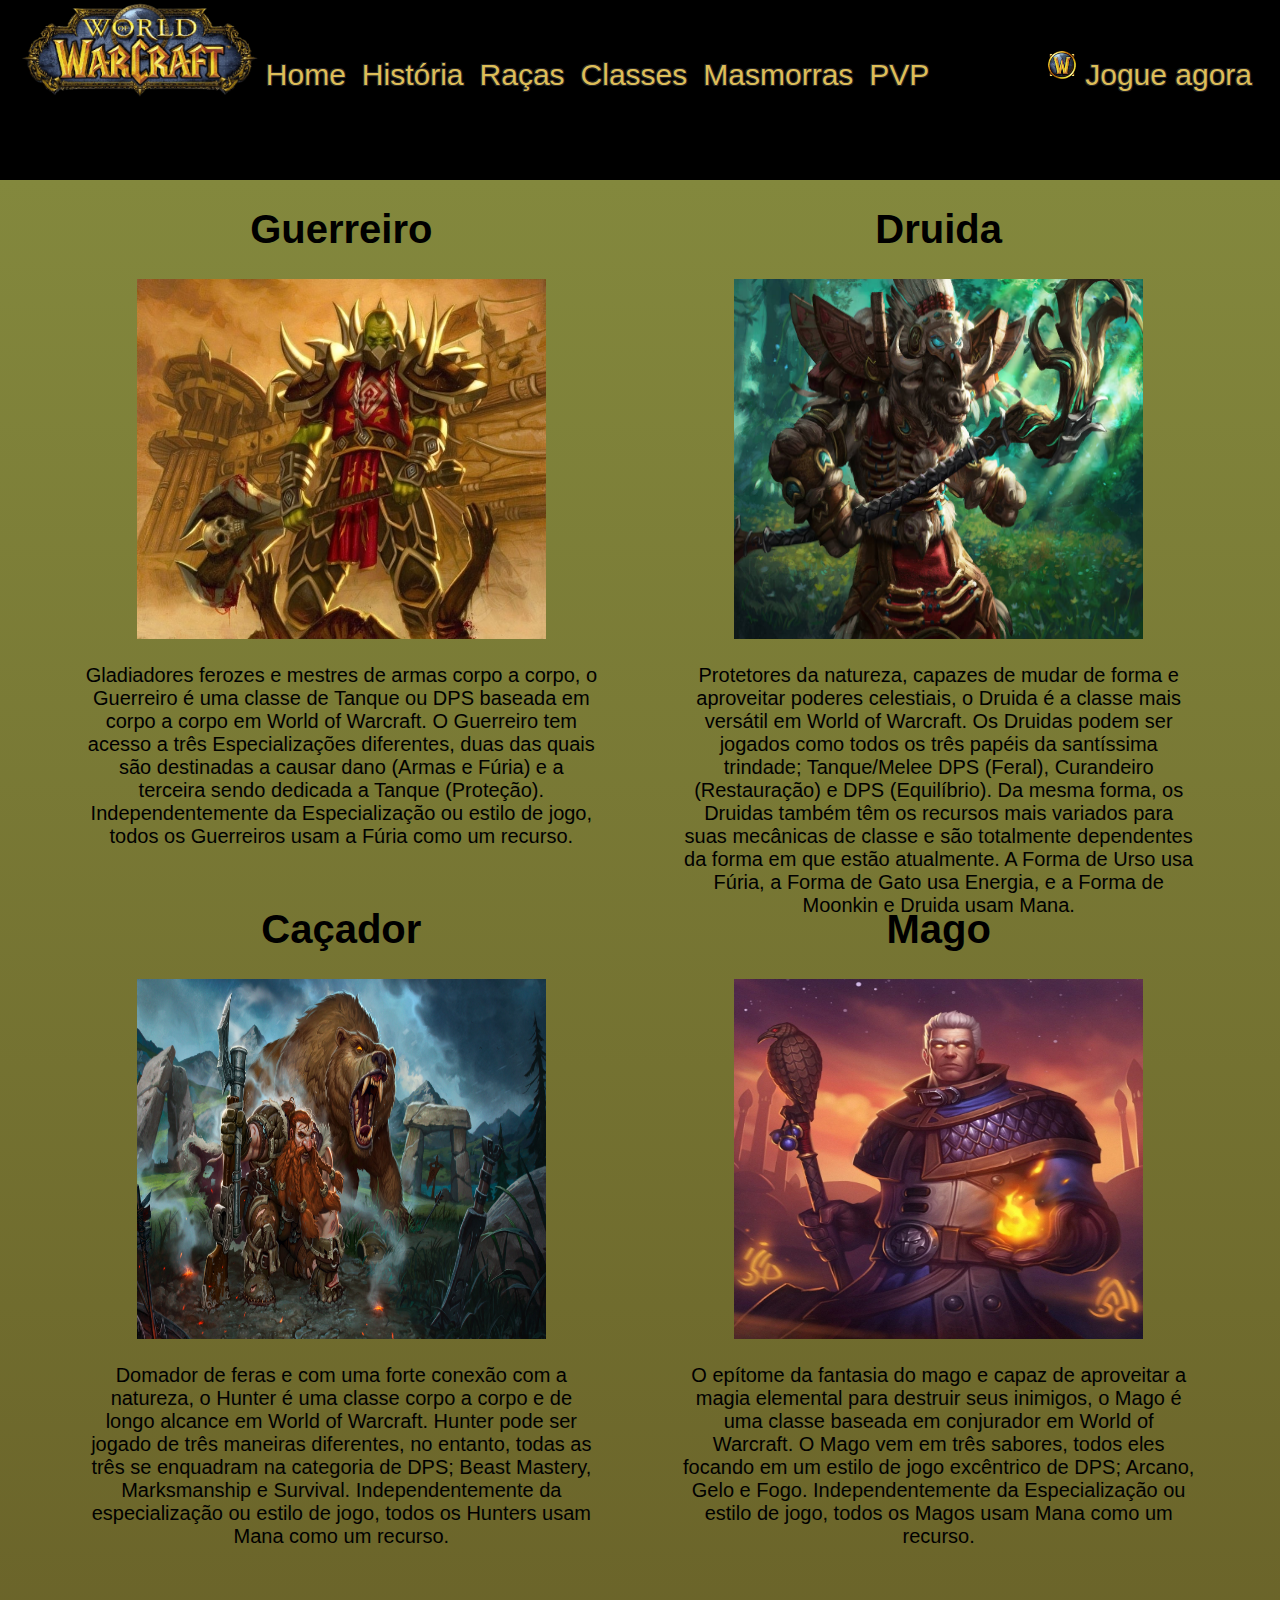
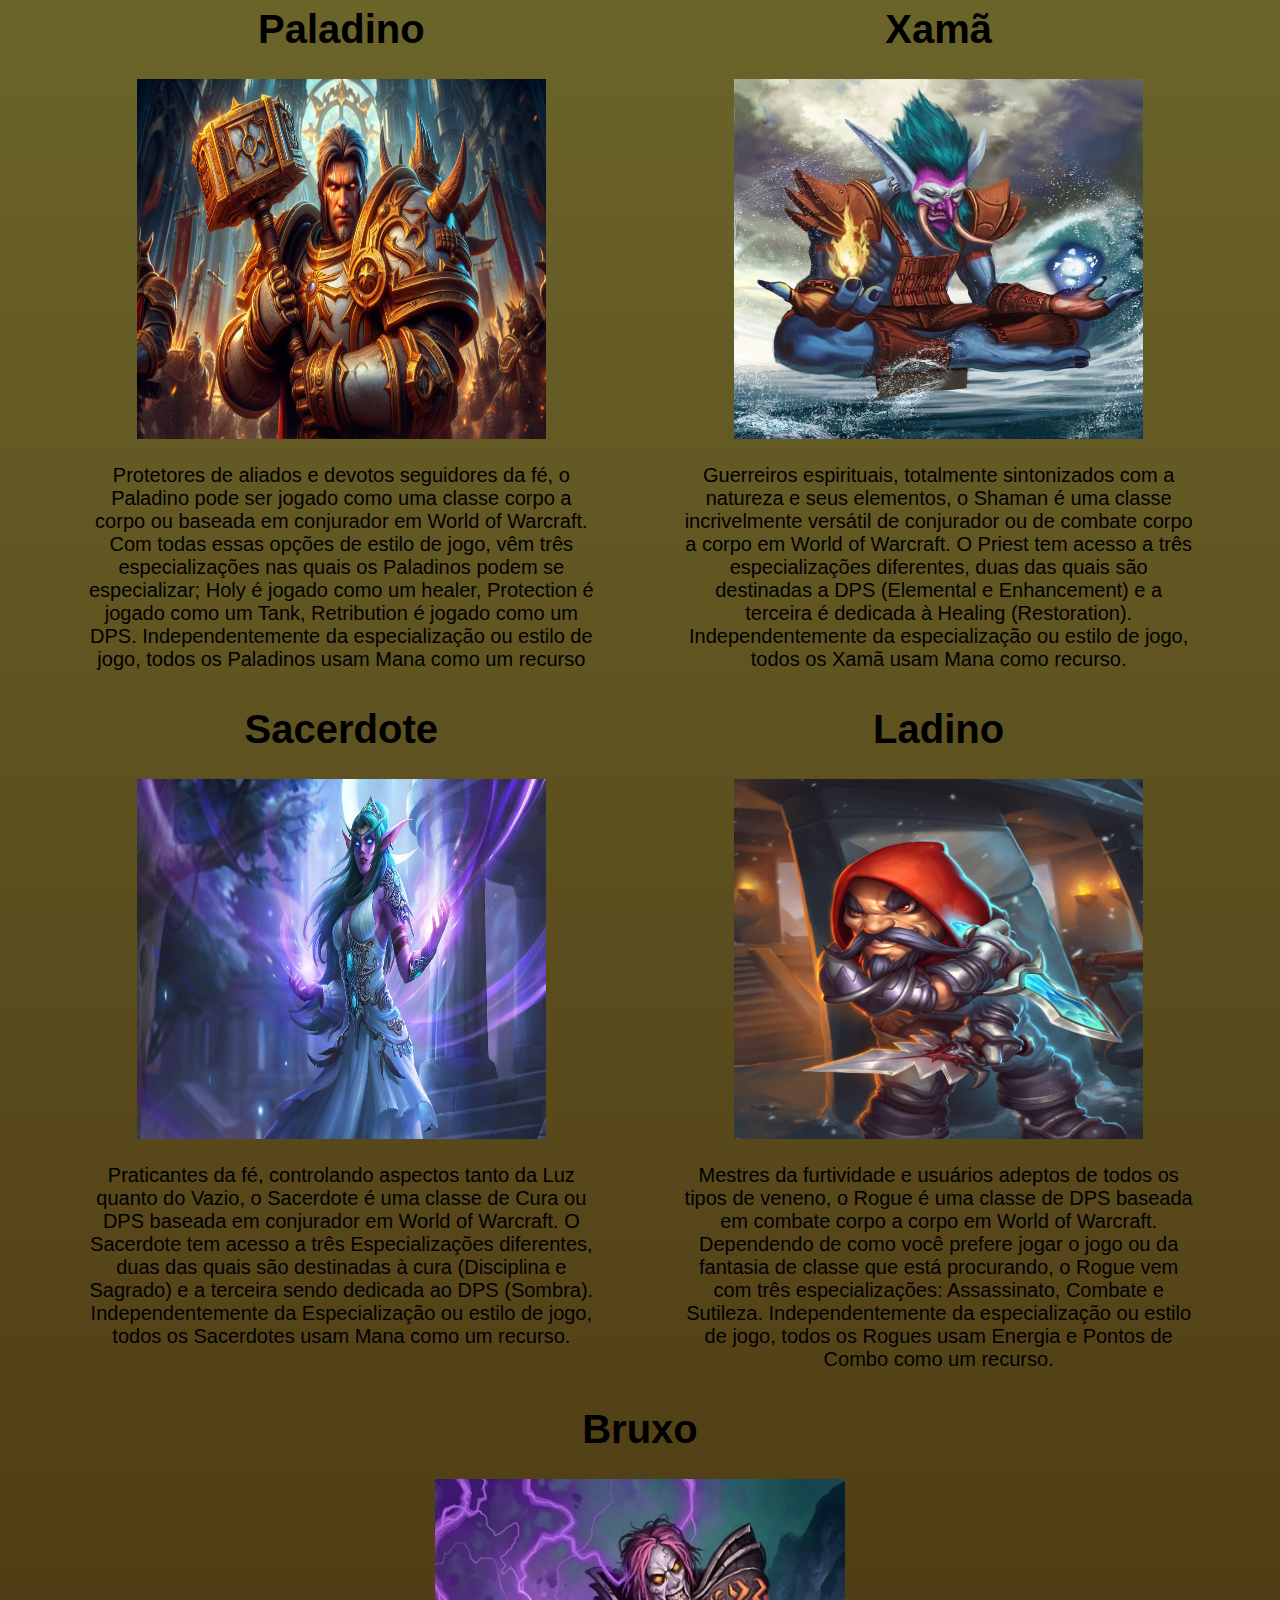
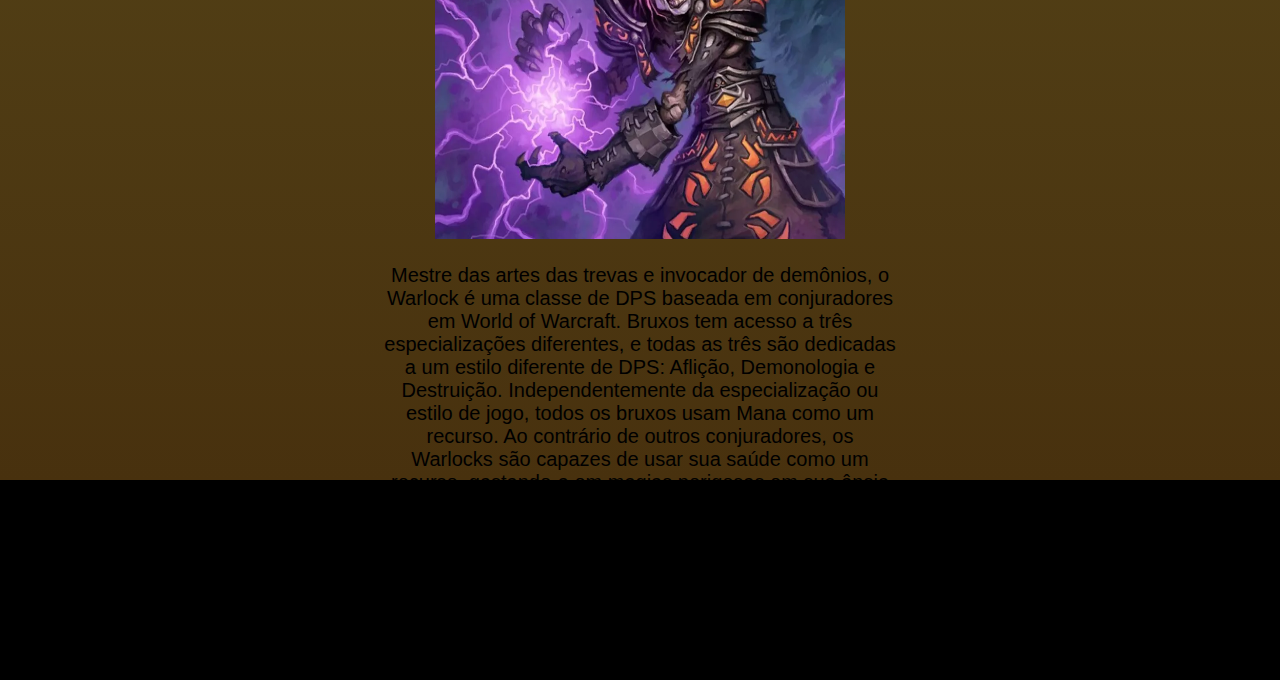
==== classes.html @ aa86411c "Merge 74359c9a7a1cb1c95c81980e7edcfb5355a2a351 into 4a9527f2758faa04fa6d62b060ab9dfa653b3f22" ====
<!DOCTYPE html>
<html lang="pt-br">
  <head>
    <meta charset="UTF-8" />
    <meta name="viewport" content="width=device-width, initial-scale=1.0" />
    <link rel="stylesheet" href="./CSS/estilos.css" />
    <link
      rel="shortcut icon"
      href="https://encrypted-tbn0.gstatic.com/images?q=tbn:ANd9GcTQRBLBAiBrouCPfHCtT3oeLuAStxVxVNGHFw&s"
      type="image/pnj"
    />

    <title>Wow Classic Classes</title>
  </head>

  <body>
    <header id="header">
      <nav>
        <div id="logo">
          <img src="./img/logowow.png" alt="Logo lol" />
        </div>

        <div id="menu">
          <a href="index.html" class="menu_atual">Home</a>
          <a href="historia.html">História</a>
          <a href="racas.html">Raças</a>
          <a href="classes.html">Classes</a>
          <a href="masmorras.html">Masmorras</a>
          <a href="pvp.html">PVP</a>
        </div>

        <div id="link_jogo">
          <img src="./img/icone-wow.png" alt="Logo Classic" />
          <a href="https://wowclassic.blizzard.com/pt-br/" target="blank"
            >Jogue agora</a
          >
        </div>
        <div>
          <button id="btnheader" onclick="mudarCor()">Cor do Header</button>
        </div>
      </nav>
    </header>

    <main id="classes">
      <section id="guer">
        <div>
          <h1>Guerreiro</h1>
          <img src="img/Classes/warrior.jpg" alt="" />
          <p>
            Gladiadores ferozes e mestres de armas corpo a corpo, o Guerreiro é
            uma classe de Tanque ou DPS baseada em corpo a corpo em World of
            Warcraft. O Guerreiro tem acesso a três Especializações diferentes,
            duas das quais são destinadas a causar dano (Armas e Fúria) e a
            terceira sendo dedicada a Tanque (Proteção). Independentemente da
            Especialização ou estilo de jogo, todos os Guerreiros usam a Fúria
            como um recurso.
          </p>
        </div>
        <div>
          <h1>Druida</h1>
          <img src="img/Classes/druid.jpg" alt="" />
          <p>
            Protetores da natureza, capazes de mudar de forma e aproveitar
            poderes celestiais, o Druida é a classe mais versátil em World of
            Warcraft. Os Druidas podem ser jogados como todos os três papéis da
            santíssima trindade; Tanque/Melee DPS (Feral), Curandeiro
            (Restauração) e DPS (Equilíbrio). Da mesma forma, os Druidas também
            têm os recursos mais variados para suas mecânicas de classe e são
            totalmente dependentes da forma em que estão atualmente. A Forma de
            Urso usa Fúria, a Forma de Gato usa Energia, e a Forma de Moonkin e
            Druida usam Mana.
          </p>
        </div>
      </section>

      <section id="cac">
        <div>
          <h1>Caçador</h1>
          <img src="img/Classes/hunter.jpg" alt="" />
          <p>
            Domador de feras e com uma forte conexão com a natureza, o Hunter é
            uma classe corpo a corpo e de longo alcance em World of Warcraft.
            Hunter pode ser jogado de três maneiras diferentes, no entanto,
            todas as três se enquadram na categoria de DPS; Beast Mastery,
            Marksmanship e Survival. Independentemente da especialização ou
            estilo de jogo, todos os Hunters usam Mana como um recurso.
          </p>
        </div>
        <div>
          <h1>Mago</h1>
          <img src="img/Classes/mage.jpg" alt="" />
          <p>
            O epítome da fantasia do mago e capaz de aproveitar a magia
            elemental para destruir seus inimigos, o Mago é uma classe baseada
            em conjurador em World of Warcraft. O Mago vem em três sabores,
            todos eles focando em um estilo de jogo excêntrico de DPS; Arcano,
            Gelo e Fogo. Independentemente da Especialização ou estilo de jogo,
            todos os Magos usam Mana como um recurso.
          </p>
        </div>
      </section>

      <section id="pal">
        <div>
          <h1>Paladino</h1>
          <img src="img/Classes/paladin.jpg" alt="" />
          <p>
            Protetores de aliados e devotos seguidores da fé, o Paladino pode
            ser jogado como uma classe corpo a corpo ou baseada em conjurador em
            World of Warcraft. Com todas essas opções de estilo de jogo, vêm
            três especializações nas quais os Paladinos podem se especializar;
            Holy é jogado como um healer, Protection é jogado como um Tank,
            Retribution é jogado como um DPS. Independentemente da
            especialização ou estilo de jogo, todos os Paladinos usam Mana como
            um recurso
          </p>
        </div>
        <div>
          <h1>Xamã</h1>
          <img src="img/Classes/shaman.jpg" alt="" />
          <p>
            Guerreiros espirituais, totalmente sintonizados com a natureza e
            seus elementos, o Shaman é uma classe incrivelmente versátil de
            conjurador ou de combate corpo a corpo em World of Warcraft. O
            Priest tem acesso a três especializações diferentes, duas das quais
            são destinadas a DPS (Elemental e Enhancement) e a terceira é
            dedicada à Healing (Restoration). Independentemente da
            especialização ou estilo de jogo, todos os Xamã usam Mana como
            recurso.
          </p>
        </div>
      </section>

      <section id="sacer">
        <div>
          <h1>Sacerdote</h1>
          <img src="img/Classes/priest.jpg" alt="" />
          <p>
            Praticantes da fé, controlando aspectos tanto da Luz quanto do
            Vazio, o Sacerdote é uma classe de Cura ou DPS baseada em conjurador
            em World of Warcraft. O Sacerdote tem acesso a três Especializações
            diferentes, duas das quais são destinadas à cura (Disciplina e
            Sagrado) e a terceira sendo dedicada ao DPS (Sombra).
            Independentemente da Especialização ou estilo de jogo, todos os
            Sacerdotes usam Mana como um recurso.
          </p>
        </div>
        <div>
          <h1>Ladino</h1>
          <img src="img/Classes/rogue.jpg" alt="" />
          <p>
            Mestres da furtividade e usuários adeptos de todos os tipos de
            veneno, o Rogue é uma classe de DPS baseada em combate corpo a corpo
            em World of Warcraft. Dependendo de como você prefere jogar o jogo
            ou da fantasia de classe que está procurando, o Rogue vem com três
            especializações: Assassinato, Combate e Sutileza. Independentemente
            da especialização ou estilo de jogo, todos os Rogues usam Energia e
            Pontos de Combo como um recurso.
          </p>
        </div>
      </section>

      <section id="bruxo">
        <div>
          <h1>Bruxo</h1>
          <img src="img/Classes/warlock.jpg" alt="" />
          <p>
            Mestre das artes das trevas e invocador de demônios, o Warlock é uma
            classe de DPS baseada em conjuradores em World of Warcraft. Bruxos
            tem acesso a três especializações diferentes, e todas as três são
            dedicadas a um estilo diferente de DPS: Aflição, Demonologia e
            Destruição. Independentemente da especialização ou estilo de jogo,
            todos os bruxos usam Mana como um recurso. Ao contrário de outros
            conjuradores, os Warlocks são capazes de usar sua saúde como um
            recurso, gastando-a em magias perigosas em sua ânsia por poder cada
            vez maior.
          </p>
        </div>
      </section>
    </main>

    <footer></footer>
    <script src="js/codigo.js"></script>
  </body>
</html>
---- CSS/estilos.css ----
html,
body {
  display: flex;
  justify-content: space-evenly;
  flex-wrap: wrap;
  font-size: 20px;
  font-family: Arial, Helvetica, sans-serif;
  background-color: gray;
  width: 100%;
  height: 100%;
  margin: 0;
  padding: 0;
  text-align: center;
}

header {
  display: flex;
  justify-content: space-around;
  width: 100%;
  height: 180px;
  background-color: #000000;
  margin: 0;
}

nav {
  display: flex;
  justify-content: space-around;
  flex-wrap: wrap;
}

nav div {
  display: flex;
  justify-content: space-around;
  flex-wrap: wrap;
  width: 10%;
  height: 100%;
}

#logo img {
  width: auto;
  height: 100px;
  margin-right: 250px;
}

#menu,
#link_jogo {
  width: auto;
  height: 100%;
  margin-top: 50px;
  font-size: 30px;
  margin-left: 70px;
}

#menu a,
#link_jogo a {
  margin: 8px;
  text-decoration: none;
  color: #ddbe58;
  text-shadow: 1px 1px 0px #252323, -1px -1px 0px #252323, 1px -1px 0px #252323,
    -1px 1px 0px #252323;
}

#menu a:hover,
#link_jogo a:hover {
  color: rgb(134, 134, 30);
  text-decoration: underline;
}

#link_jogo img {
  width: 30px;
  height: 30px;
}

#btnheader {
  width: 100px;
  height: 100px;
  padding: 10px;
  margin-top: 20px;
  margin-left: 50px;
  background-color: #4caf50;
  color: bisque;
  border: none;
  cursor: pointer;
}

#btnheader:hover {
  background-color: #4caf50;
}

main {
  width: 100%;
  height: 2500px;
  display: flex;
  justify-content: space-between;
  flex-wrap: wrap;
  background-image: linear-gradient(to top, rgb(72, 49, 14), rgb(131, 136, 61));
}

#index {
  height: 1700px;
}

main section {
  display: flex;
  justify-content: space-evenly;
  flex-wrap: wrap;
}

main #topo {
  width: auto;
  height: 400px;
  color: bisque;
  padding: 20px;
}

#topo article {
  padding-top: 50px;
}

#texto {
  width: 40%;
  height: 80%;
  margin-top: 10px;
  text-align: justify;
}

#texto a:hover {
  background-color: black;
  color: rgb(134, 134, 30);
}

#texto a {
  color: bisque;
}

#meio {
  display: block;
  width: 100%;
  height: 600px;
  margin: 0;
}

#meio div {
  display: inline-flex;
  justify-content: space-around;
  flex-wrap: wrap;
  width: 400px;
  height: 500px;
  /* background-color: blue; */
  margin: 20px;
  padding: 30px;
}

#meio a {
  color: black;
  text-decoration: none;
}

#meio a:hover {
  color: #86861e;
  text-decoration: underline;
}

#meio img {
  width: 90%;
  height: 50%;
}

#base {
  width: 100%;
  height: 600px;
  background-color: brown;
  margin: auto;
  padding: 20px;
  border: 1px solid black;
  border-radius: 10px;
}

#base h1 {
  margin-top: 280px;
  margin-left: 200px;
}

form {
  max-width: 400px;
  margin: auto;
  padding: 20px;
  border: 2px solid black;
  border-radius: 10px;
  background-color: bisque;
}
label {
  display: block;
  margin-top: 10px;
  font-weight: bold;
}
input,
select,
textarea {
  width: 100%;
  padding: 10px;
  margin: 10px 0;
  margin-top: 5px;
  margin-bottom: 15px;
  box-sizing: border-box;
  border: 1px solid #ccc;
  border-radius: 5px;
}

#btnform {
  width: 100%;
  padding: 10px;
  margin: 10px 0;
  margin-top: 5px;
  margin-bottom: 5px;
  background-color: #4caf50;
  color: bisque;
  border: none;
  cursor: pointer;
}
#btnform:hover {
  background-color: #45a049;
}

footer {
  width: 100%;
  height: 200px;
  background-color: black;
}

#historia {
  height: 2650px;
}

#historia div {
  width: 40%;
  height: 90%;
  border: 1px;
  border-color: rgb(0, 0, 0);
}
#historia div img {
  width: 100%;
  height: 100%;
}

#azeroth,
#portal,
#legiao,
#faccoesAlianca,
#faccoesHorda {
  width: 100%;
  height: 500px;
  padding-top: 30px;
}

#azeroth {
  background-color: aquamarine;
}

#portal {
  background-color: chocolate;
}

#orcs {
  background-color: darkgreen;
}

#faccoesAlianca {
  background-color: darkslategray;
}

#faccoesHorda {
  background-color: brown;
}

#racas {
  height: 3300px;
  display: flex;
  justify-content: space-around;
  flex-wrap: wrap;
}

#racas div img {
  width: 80%;
  height: 40%;
}

#aliTitulo {
  display: flex;
  justify-content: space-around;
  width: 100%;
  background-color: rgb(43, 43, 167);
  margin: 0;
}

#hordTitulo {
  display: flex;
  justify-content: space-around;
  width: 100%;
  background-color: brown;
  margin: 0;
}

#alianca,
#horda {
  width: 100%;
  height: 25%;
}

#alianca {
  background-color: blue;
}

#horda {
  background-color: red;
}

#racas div {
  width: 40%;
  height: 100%;
}

#classes {
  height: 3500px;
}

#guer,
#cac,
#pal,
#sacer,
#bruxo {
  width: 100%;
  height: 650px;
}

#classes div {
  width: 40%;
  height: 600px;
}

#classes div img {
  width: 80%;
  height: 60%;
}

#masmorras {
  height: 1800px;
}

#introducao {
  padding-top: 30px;
}

#introducao,
#raid {
  width: 100%;
  height: 400px;
}

#party {
  width: 100%;
  height: 700px;
}

#introducao div {
  width: 40%;
  height: 90%;
  border: 1px;
  border-color: rgb(0, 0, 0);
}

#introducao div img {
  width: 100%;
  height: 100%;
}

#composicao {
  margin: 30px;
}

#party div {
  width: 30%;
  height: 500px;
}

#party div img {
  width: 80%;
  height: 60%;
}

#raid div {
  width: 40%;
  height: 90%;
  border: 1px;
  border-color: rgb(0, 0, 0);
}

#raid div img {
  width: 100%;
  height: 100%;
}

#pvp {
  height: 2800px;
}

#reinos,
#worldpvp,
#bgs,
#ranks {
  width: 100%;
}

#reinos {
  height: 600px;
  background-color: blueviolet;
}

#woldpvp {
  height: 300px;
  background-color: brown;
}

#bgs {
  height: 700px;
  background-color: coral;
}

#ranks {
  height: 600px;
  background-color: darkolivegreen;
}

#reinos div {
  width: 40%;
  height: 500px;
}

#worldpvp div {
  width: 40%;
  height: 500px;
}

#bgTitulo {
  margin: 30px;
  background-color: aquamarine;
}

#bgDescricao {
  margin-left: 20px;
  margin-bottom: 30px;
}

#bgs div {
  width: 30%;
  height: 400px;
}

#ranks table {
  margin-bottom: 50px;
  table-layout: fixed;
}

#ranks td {
  text-align: center;
  border: 1px solid black;
  background-color: rgb(136, 155, 155);
}

#ranks th {
  border: 1px solid black;
  background-color: rgb(67, 67, 50);
}

/*@media (max-width: 500px) {
  body {
    flex-direction: column;
  }
  div {
    width: 100%;
    height: 400px;
    margin: 10px;
  }
}

@media (min-width: 800px) {
  div {
    width: 45%;
    height: 300px;
    margin: 2% auto;
  }
}

@media (min-width: 1200px) {
  div {
    width: 22%;
    height: 300px;
  }
}
*/
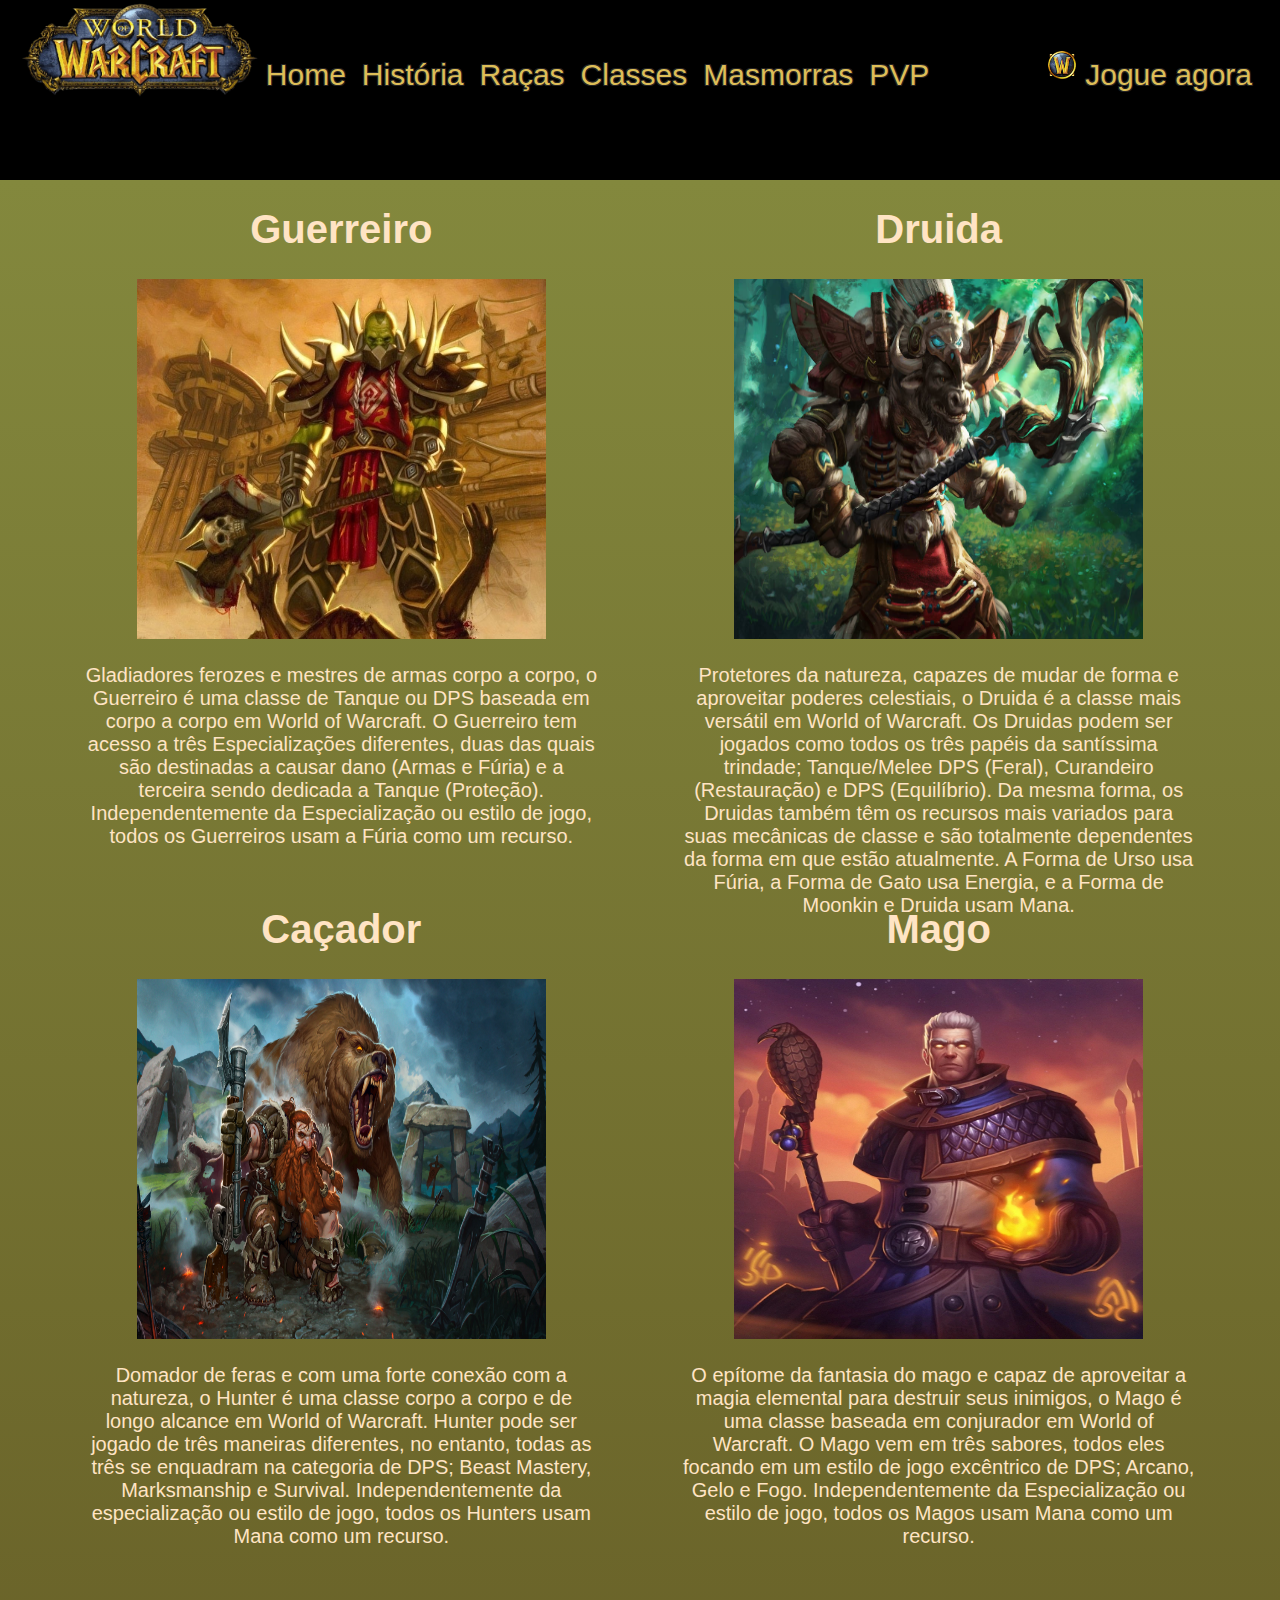
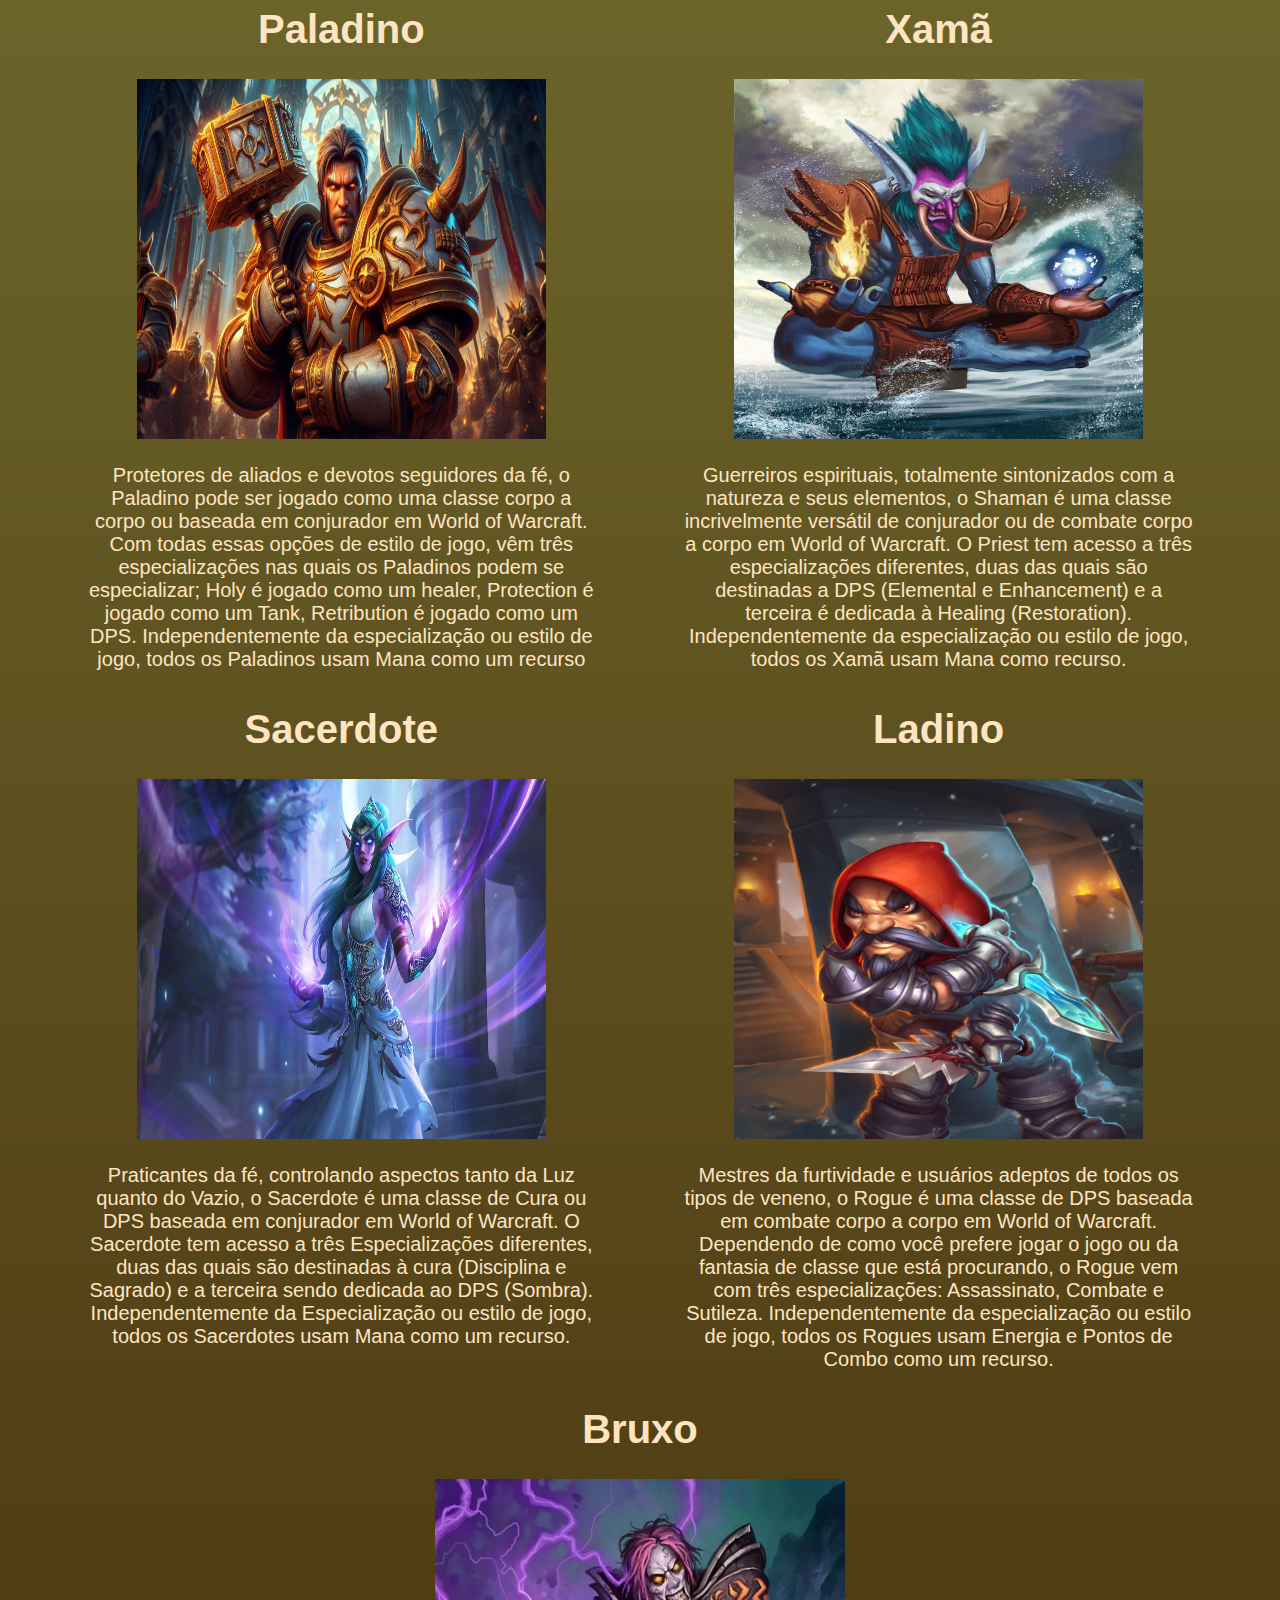
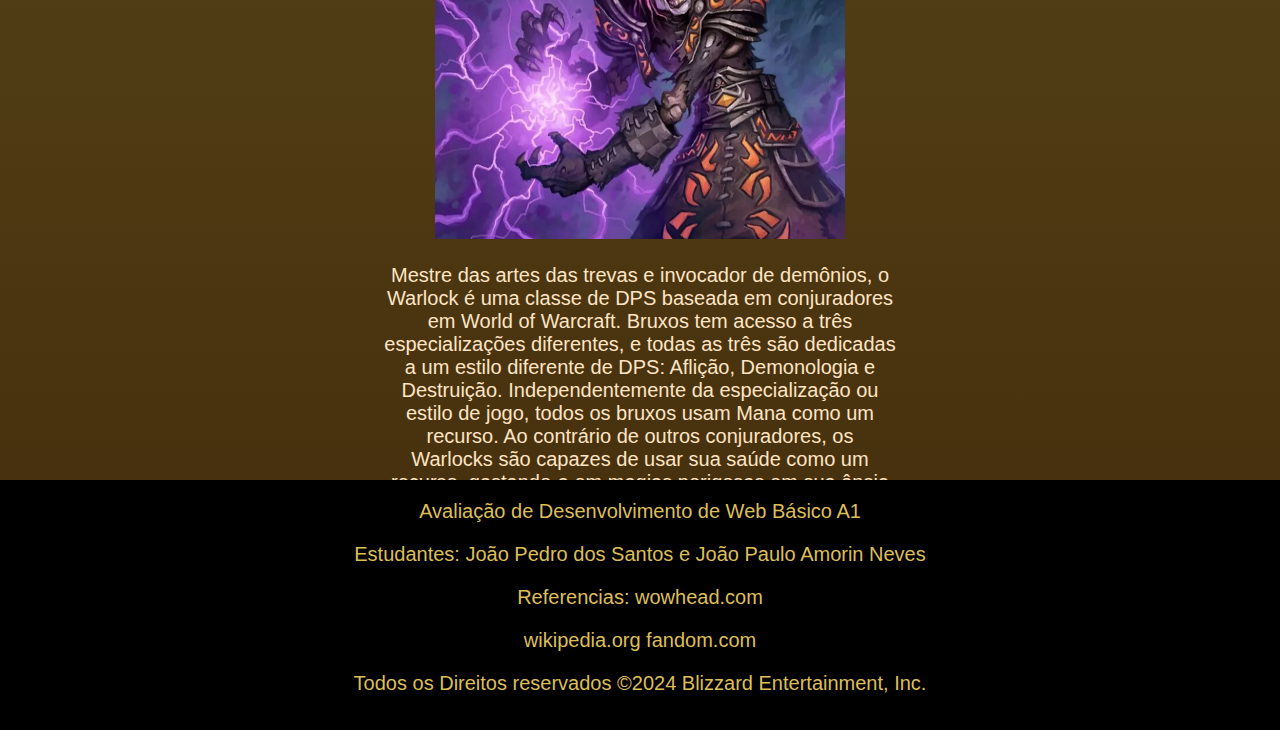
==== commit 0f0a911e: "Add files via upload" ====
--- a/classes.html
+++ b/classes.html
@@ -179,7 +179,16 @@
       </section>
     </main>
 
-    <footer></footer>
+    <footer>
+      <p>Avaliação de Desenvolvimento de Web Básico A1</p>
+      <p>Estudantes: João Pedro dos Santos e João Paulo Amorin Neves</p>
+      <p>Referencias: <a href="https://www.wowhead.com/classic" target="_blank">wowhead.com</a></p>
+      <p><a href="https://en.wikipedia.org/wiki/World_of_Warcraft_Classic" target="_blank">wikipedia.org</a>
+        <a href="https://wowwiki-archive.fandom.com/wiki/World_of_Warcraft" target="_blank">fandom.com</a></p>
+      <p>Todos os Direitos reservados ©2024 Blizzard Entertainment, Inc.</p>
+
+    </footer>
+
     <script src="js/codigo.js"></script>
   </body>
 </html>
--- a/CSS/estilos.css
+++ b/CSS/estilos.css
@@ -11,6 +11,7 @@
   margin: 0;
   padding: 0;
   text-align: center;
+  color: bisque;
 }
 
 header {
@@ -138,6 +139,7 @@
   width: 100%;
   height: 600px;
   margin: 0;
+  color: bisque;
 }
 
 #meio div {
@@ -152,13 +154,14 @@
 }
 
 #meio a {
-  color: black;
+  color: bisque;
   text-decoration: none;
 }
 
 #meio a:hover {
   color: #86861e;
   text-decoration: underline;
+  background-color: black;
 }
 
 #meio img {
@@ -224,8 +227,19 @@
 
 footer {
   width: 100%;
-  height: 200px;
+  height: 250px;
   background-color: black;
+  color: #ddbe58;
+}
+
+footer a{
+  text-decoration: none;
+  color: #ddbe58;
+}
+
+footer a:hover{
+  text-decoration: underline;
+  color: rgb(134, 134, 30);
 }
 
 #historia {
@@ -241,6 +255,15 @@
 #historia div img {
   width: 100%;
   height: 100%;
+}
+
+#historia a:hover {
+  background-color: black;
+  color: rgb(134, 134, 30);
+}
+
+#historia a {
+  color: bisque;
 }
 
 #azeroth,
@@ -254,7 +277,7 @@
 }
 
 #azeroth {
-  background-color: aquamarine;
+  background-color: rgb(20, 101, 74);
 }
 
 #portal {
@@ -274,7 +297,7 @@
 }
 
 #racas {
-  height: 3300px;
+  height: 3500px;
   display: flex;
   justify-content: space-around;
   flex-wrap: wrap;
@@ -317,11 +340,14 @@
 
 #racas div {
   width: 40%;
-  height: 100%;
+  height: 90%;
+  background-color: #4e3e0c;
+  border-style: dashed;
 }
 
 #classes {
   height: 3500px;
+  color: bisque;
 }
 
 #guer,
@@ -349,6 +375,7 @@
 
 #introducao {
   padding-top: 30px;
+  background-color: coral;
 }
 
 #introducao,
@@ -388,6 +415,14 @@
   height: 60%;
 }
 
+#raid{
+  width: 100%;
+  margin: 0;
+  padding: 0;
+  background-color: #45a049;
+
+}
+
 #raid div {
   width: 40%;
   height: 90%;
@@ -398,10 +433,11 @@
 #raid div img {
   width: 100%;
   height: 100%;
+  margin-top: 20px;
 }
 
 #pvp {
-  height: 2800px;
+  height: 2600px;
 }
 
 #reinos,
@@ -409,16 +445,19 @@
 #bgs,
 #ranks {
   width: 100%;
+  height: 100%;
 }
 
 #reinos {
-  height: 600px;
+  height: 700px;
+  margin: 0;
   background-color: blueviolet;
 }
 
-#woldpvp {
-  height: 300px;
-  background-color: brown;
+#worldpvp {
+  height: 350px;
+  margin: 0;
+  background-color: rgb(241, 2, 2);
 }
 
 #bgs {
@@ -441,19 +480,49 @@
   height: 500px;
 }
 
+#worldpvp div img{
+  width: 60%;
+  height: 60%;
+  margin-top: 25px;
+}
+
+#reinos div img{
+  width: 70%;
+  height: 70%;
+}
+
 #bgTitulo {
-  margin: 30px;
-  background-color: aquamarine;
+  width: 100%;
+  height: 6%;
+  display: flex;
+  justify-content: center;
+  flex-wrap: inherit;
+  padding-bottom: 20px;
+  background-color: rgb(77, 14, 97);
 }
 
 #bgDescricao {
   margin-left: 20px;
-  margin-bottom: 30px;
+  margin: 30px;
+  margin-top: 0;
+  background-color: rgb(77, 14, 97);
 }
 
 #bgs div {
   width: 30%;
   height: 400px;
+}
+
+#bgs div img{
+  width: 80%;
+  height: 80%;
+}
+
+#rankTitulo {
+  width: 100%;
+  display: flex;
+  justify-content: center;
+  flex-wrap: inherit;
 }
 
 #ranks table {
@@ -472,7 +541,7 @@
   background-color: rgb(67, 67, 50);
 }
 
-/*@media (max-width: 500px) {
+/* @media (max-width: 500px) {
   body {
     flex-direction: column;
   }
@@ -496,5 +565,4 @@
     width: 22%;
     height: 300px;
   }
-}
-*/+} */
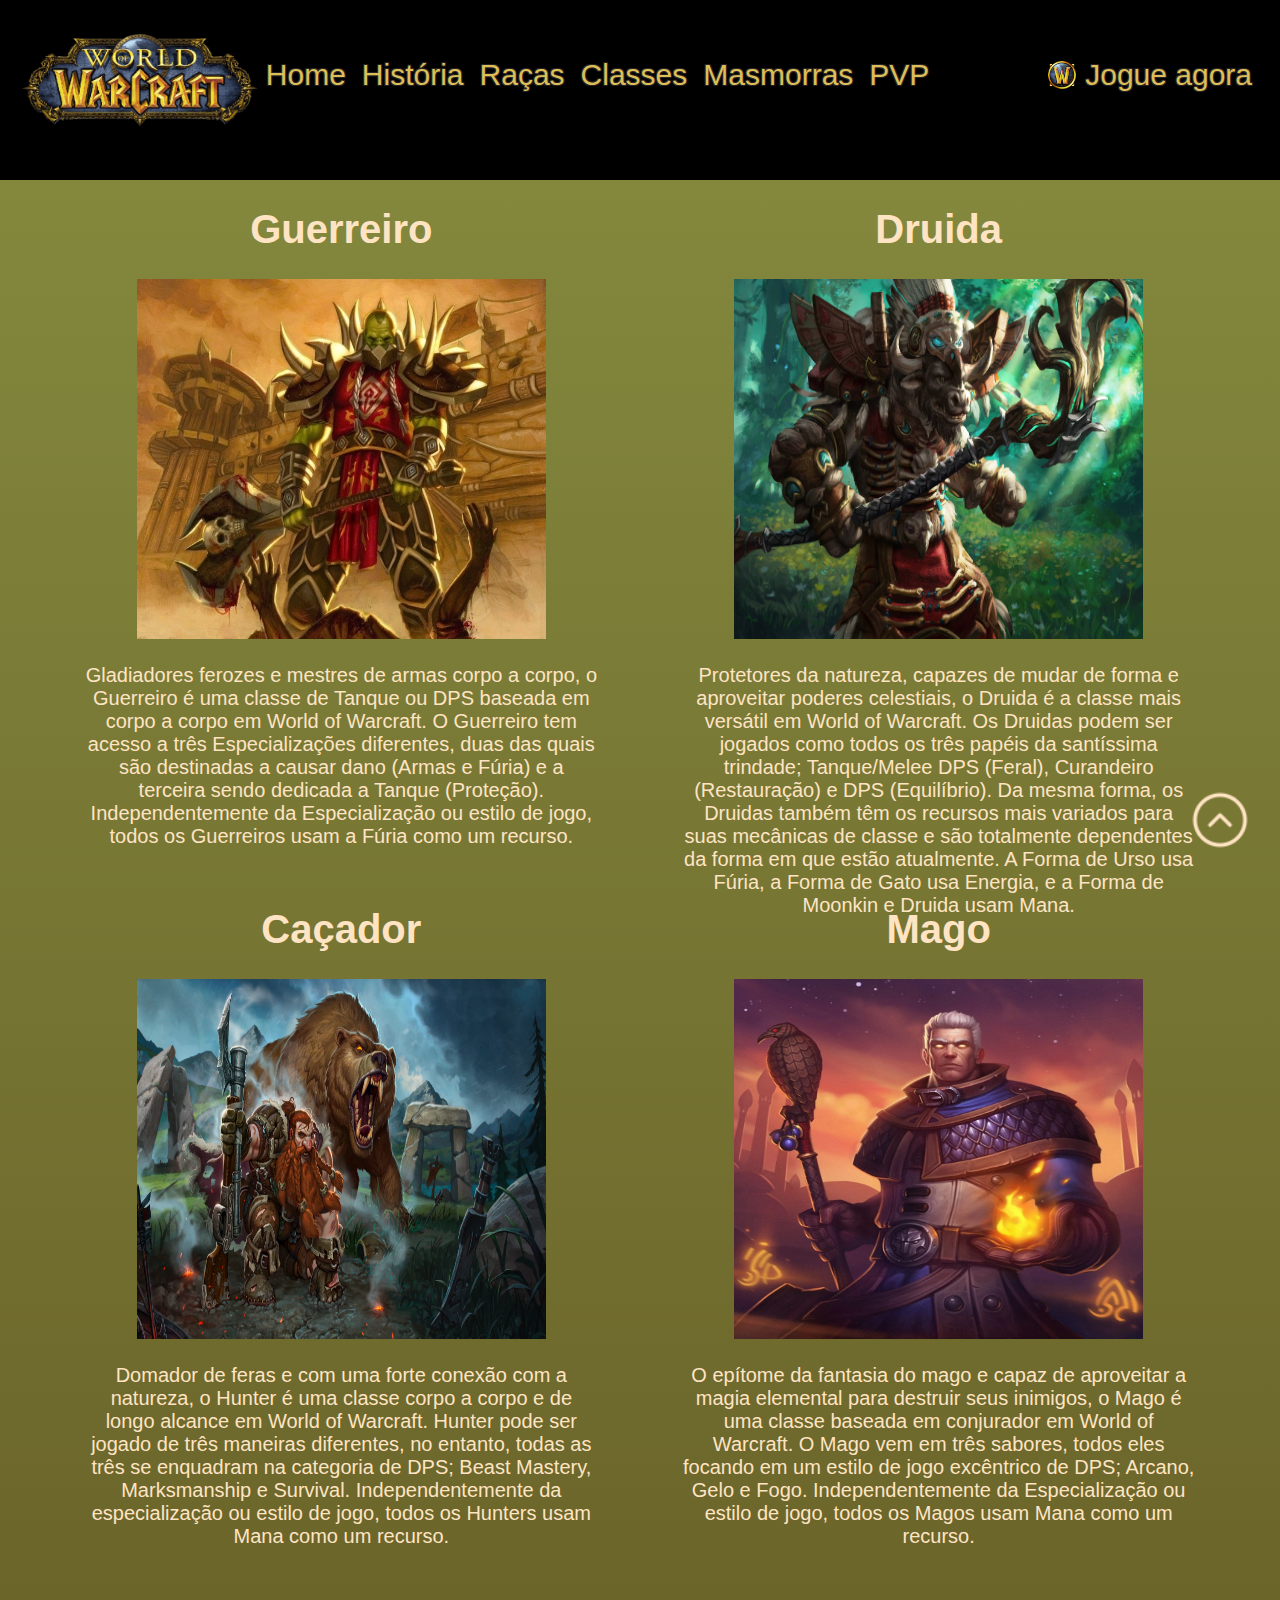
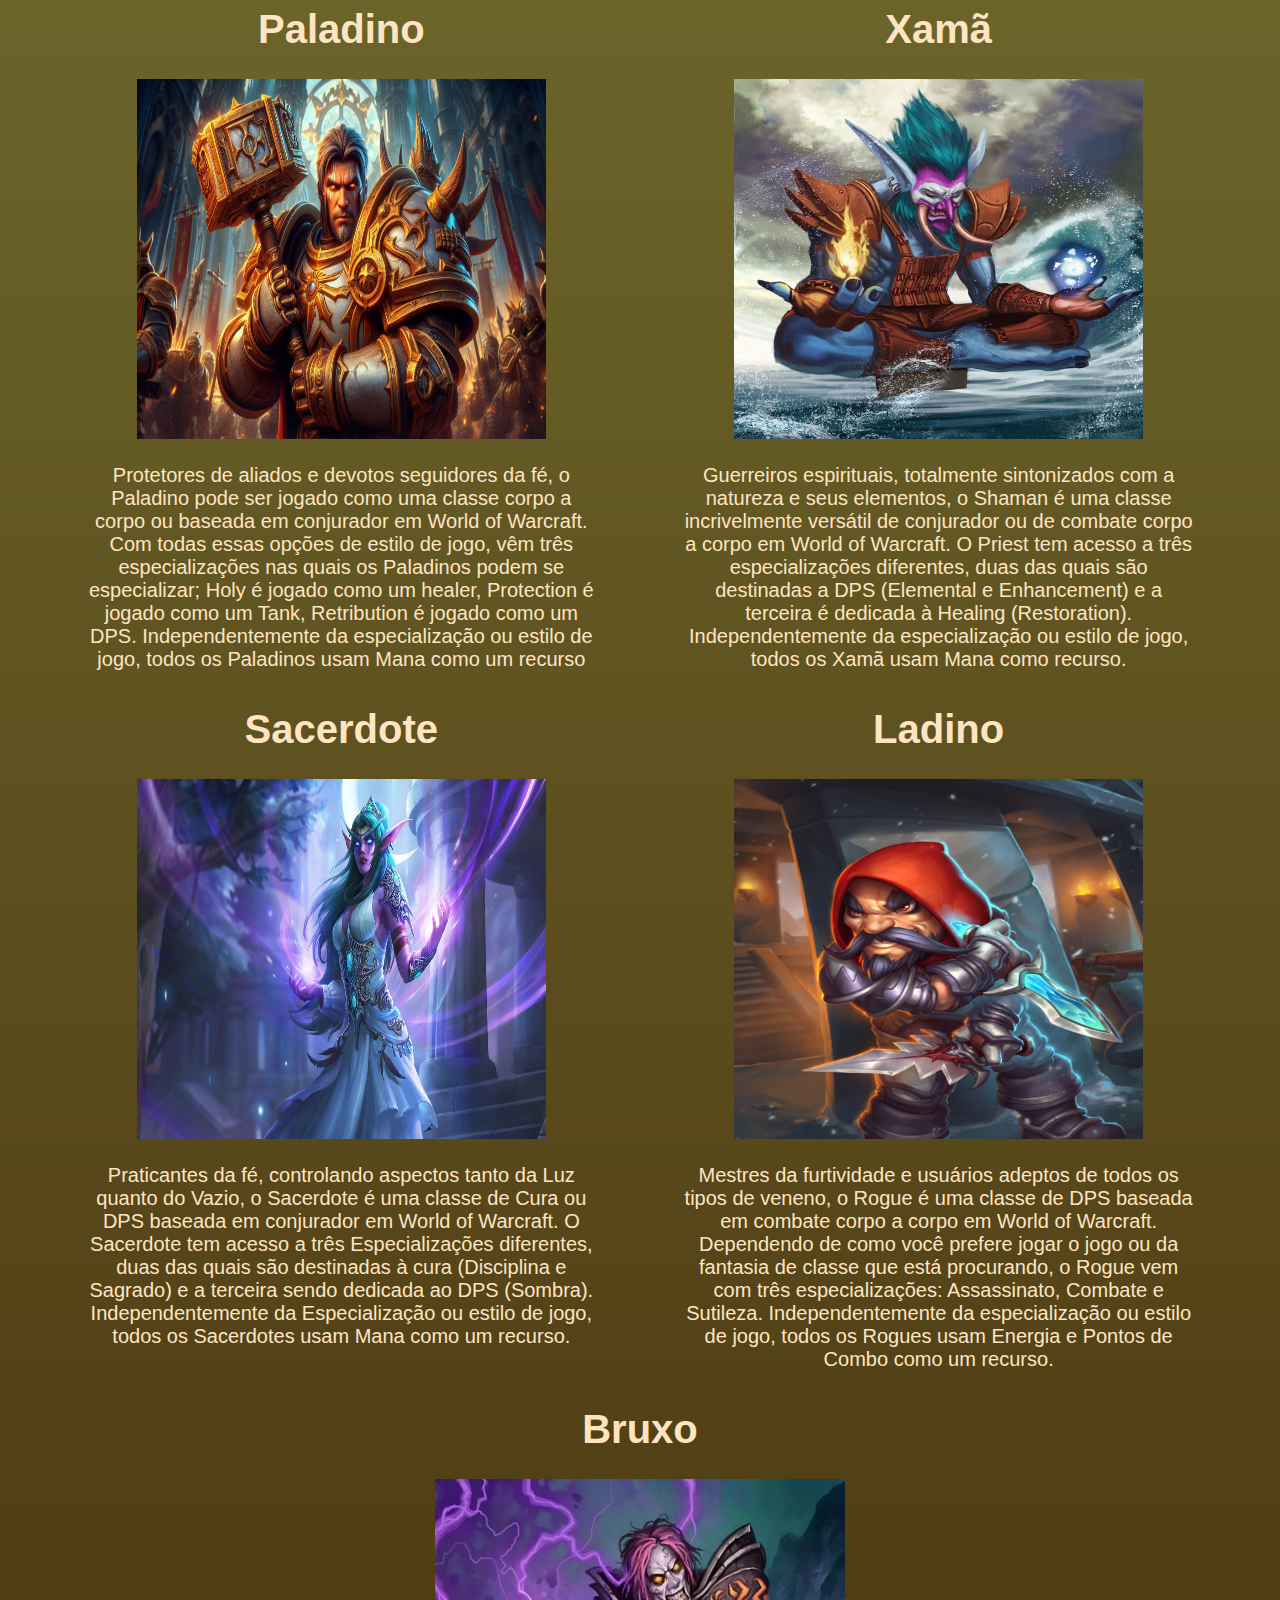
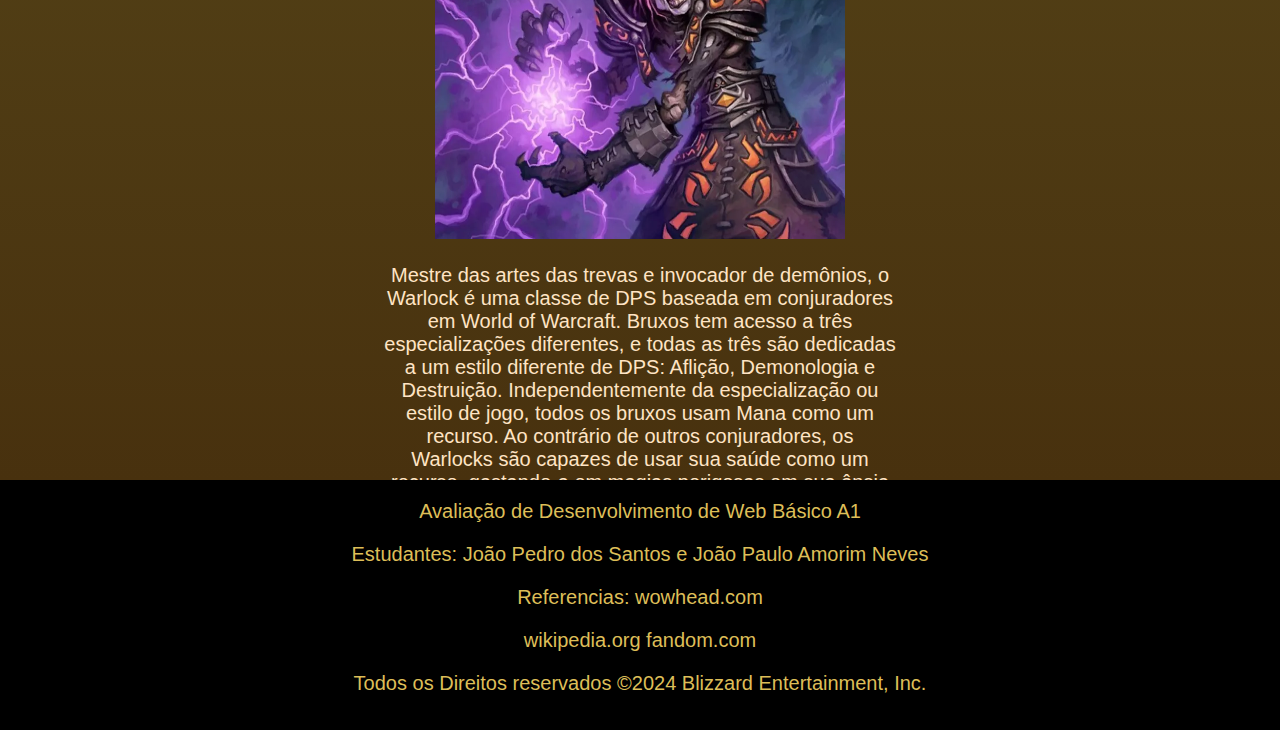
==== commit c5b0fc25: "Add files via upload" ====
--- a/classes.html
+++ b/classes.html
@@ -179,16 +179,38 @@
       </section>
     </main>
 
-    <footer>
+    <footer id="footer">
       <p>Avaliação de Desenvolvimento de Web Básico A1</p>
-      <p>Estudantes: João Pedro dos Santos e João Paulo Amorin Neves</p>
-      <p>Referencias: <a href="https://www.wowhead.com/classic" target="_blank">wowhead.com</a></p>
-      <p><a href="https://en.wikipedia.org/wiki/World_of_Warcraft_Classic" target="_blank">wikipedia.org</a>
-        <a href="https://wowwiki-archive.fandom.com/wiki/World_of_Warcraft" target="_blank">fandom.com</a></p>
+      <p>Estudantes: João Pedro dos Santos e João Paulo Amorim Neves</p>
+      <p>
+        Referencias:
+        <a href="https://www.wowhead.com/classic" target="_blank"
+          >wowhead.com</a
+        >
+      </p>
+      <p>
+        <a
+          href="https://en.wikipedia.org/wiki/World_of_Warcraft_Classic"
+          target="_blank"
+          >wikipedia.org</a
+        >
+        <a
+          href="https://wowwiki-archive.fandom.com/wiki/World_of_Warcraft"
+          target="_blank"
+          >fandom.com</a
+        >
+      </p>
       <p>Todos os Direitos reservados ©2024 Blizzard Entertainment, Inc.</p>
-
     </footer>
 
+    <a href="#header">
+      <img
+        id="icontopo"
+        src="./img/circle-chevron-up.png"
+        alt="voltar ao topo"
+        title="voltar ao topo"
+      />
+    </a>
     <script src="js/codigo.js"></script>
   </body>
 </html>
--- a/CSS/estilos.css
+++ b/CSS/estilos.css
@@ -11,7 +11,7 @@
   margin: 0;
   padding: 0;
   text-align: center;
-  color: bisque;
+  color: rgb(255, 228, 196);
 }
 
 header {
@@ -41,6 +41,7 @@
   width: auto;
   height: 100px;
   margin-right: 250px;
+  margin-top: 30px;
 }
 
 #menu,
@@ -70,6 +71,7 @@
 #link_jogo img {
   width: 30px;
   height: 30px;
+  margin-top: 10px;
 }
 
 #btnheader {
@@ -90,7 +92,7 @@
 
 main {
   width: 100%;
-  height: 2500px;
+  height: 200px;
   display: flex;
   justify-content: space-between;
   flex-wrap: wrap;
@@ -98,7 +100,7 @@
 }
 
 #index {
-  height: 1700px;
+  height: 1900px;
 }
 
 main section {
@@ -109,7 +111,7 @@
 
 main #topo {
   width: auto;
-  height: 400px;
+  height: 25%;
   color: bisque;
   padding: 20px;
 }
@@ -137,7 +139,7 @@
 #meio {
   display: block;
   width: 100%;
-  height: 600px;
+  height: 35%;
   margin: 0;
   color: bisque;
 }
@@ -171,26 +173,40 @@
 
 #base {
   width: 100%;
-  height: 600px;
+  height: auto ;
   background-color: brown;
-  margin: auto;
-  padding: 20px;
+  padding: 10px;
   border: 1px solid black;
   border-radius: 10px;
+  display: inline-flex;
 }
 
 #base h1 {
-  margin-top: 280px;
-  margin-left: 200px;
-}
-
-form {
-  max-width: 400px;
+  display: flex;
+  justify-content: center;
+  align-items: center;
+}
+
+#lista {
+  width: 30%;
+  height: 50%;
   margin: auto;
-  padding: 20px;
+  padding-top: 20px;
+  padding-bottom: 20px;
   border: 2px solid black;
   border-radius: 10px;
   background-color: bisque;
+  color: #000000;
+}
+form {
+  width: 30%;
+  margin: auto;
+  margin-top: 30px;
+  padding: 10px;
+  border: 2px solid black;
+  border-radius: 10px;
+  background-color: bisque;
+  color: #000000;
 }
 label {
   display: block;
@@ -217,7 +233,7 @@
   margin-top: 5px;
   margin-bottom: 5px;
   background-color: #4caf50;
-  color: bisque;
+  color: rgb(0, 0, 0);
   border: none;
   cursor: pointer;
 }
@@ -232,12 +248,12 @@
   color: #ddbe58;
 }
 
-footer a{
+footer a {
   text-decoration: none;
   color: #ddbe58;
 }
 
-footer a:hover{
+footer a:hover {
   text-decoration: underline;
   color: rgb(134, 134, 30);
 }
@@ -297,7 +313,7 @@
 }
 
 #racas {
-  height: 3500px;
+  height: 3600px;
   display: flex;
   justify-content: space-around;
   flex-wrap: wrap;
@@ -342,7 +358,6 @@
   width: 40%;
   height: 90%;
   background-color: #4e3e0c;
-  border-style: dashed;
 }
 
 #classes {
@@ -415,12 +430,11 @@
   height: 60%;
 }
 
-#raid{
+#raid {
   width: 100%;
   margin: 0;
   padding: 0;
   background-color: #45a049;
-
 }
 
 #raid div {
@@ -480,13 +494,13 @@
   height: 500px;
 }
 
-#worldpvp div img{
+#worldpvp div img {
   width: 60%;
   height: 60%;
   margin-top: 25px;
 }
 
-#reinos div img{
+#reinos div img {
   width: 70%;
   height: 70%;
 }
@@ -513,7 +527,7 @@
   height: 400px;
 }
 
-#bgs div img{
+#bgs div img {
   width: 80%;
   height: 80%;
 }
@@ -541,28 +555,91 @@
   background-color: rgb(67, 67, 50);
 }
 
-/* @media (max-width: 500px) {
+#icontopo {
+  width: 60px;
+  position: fixed;
+  bottom: 50px;
+  right: 30px;
+}
+
+@media (max-width: 500px) {
+  header {
+    width: 100%;
+    height: 350px;
+    font-size: 20px;
+    text-align: center;
+    flex-direction: column;
+  }
+
   body {
+    width: 500px;
+  }
+
+  #logo img {
+    width: 150px;
+    height: 60px;
+    margin-left: 65px;
+  }
+
+  #menu {
+    display: flex;
     flex-direction: column;
-  }
-  div {
-    width: 100%;
-    height: 400px;
-    margin: 10px;
-  }
-}
-
-@media (min-width: 800px) {
-  div {
-    width: 45%;
-    height: 300px;
-    margin: 2% auto;
-  }
-}
-
-@media (min-width: 1200px) {
-  div {
-    width: 22%;
-    height: 300px;
-  }
-} */
+    align-items: center;
+    height: auto;
+    font-size: 15px;
+    margin-top: 100px;
+    margin-left: 10px;
+  }
+
+  #link_jogo {
+    flex-direction: column;
+    width: 100px;
+    height: 20px;
+    font-size: 15px;
+    display: flex;
+    margin-left: 50px;
+    margin-top: 200px;
+  }
+
+  #btnheader {
+    width: 80px;
+    height: 60px;
+    margin-top: 120px;
+    margin-left: -200px;
+  }
+
+  #index {
+    height: 2600px;
+    gap: 20px;
+    font-size: 15px;
+  }
+
+  #video_lancamento {
+    margin-top: 180px;
+  }
+
+  #meio {
+    flex-direction: column;
+    height: 500px;
+    font-size: 15px;
+    margin-top: 400px;
+    padding: 10px;
+    margin-bottom: 10px;
+  }
+
+  #base {
+    height: 1500px;
+    margin-top: 1180px;
+  }
+
+  #historia,
+  #alianca {
+    font-size: 15px;
+  }
+
+  #footer {
+    height: auto;
+    padding: 10px 0;
+    margin-top: 1500px;
+  }
+}
